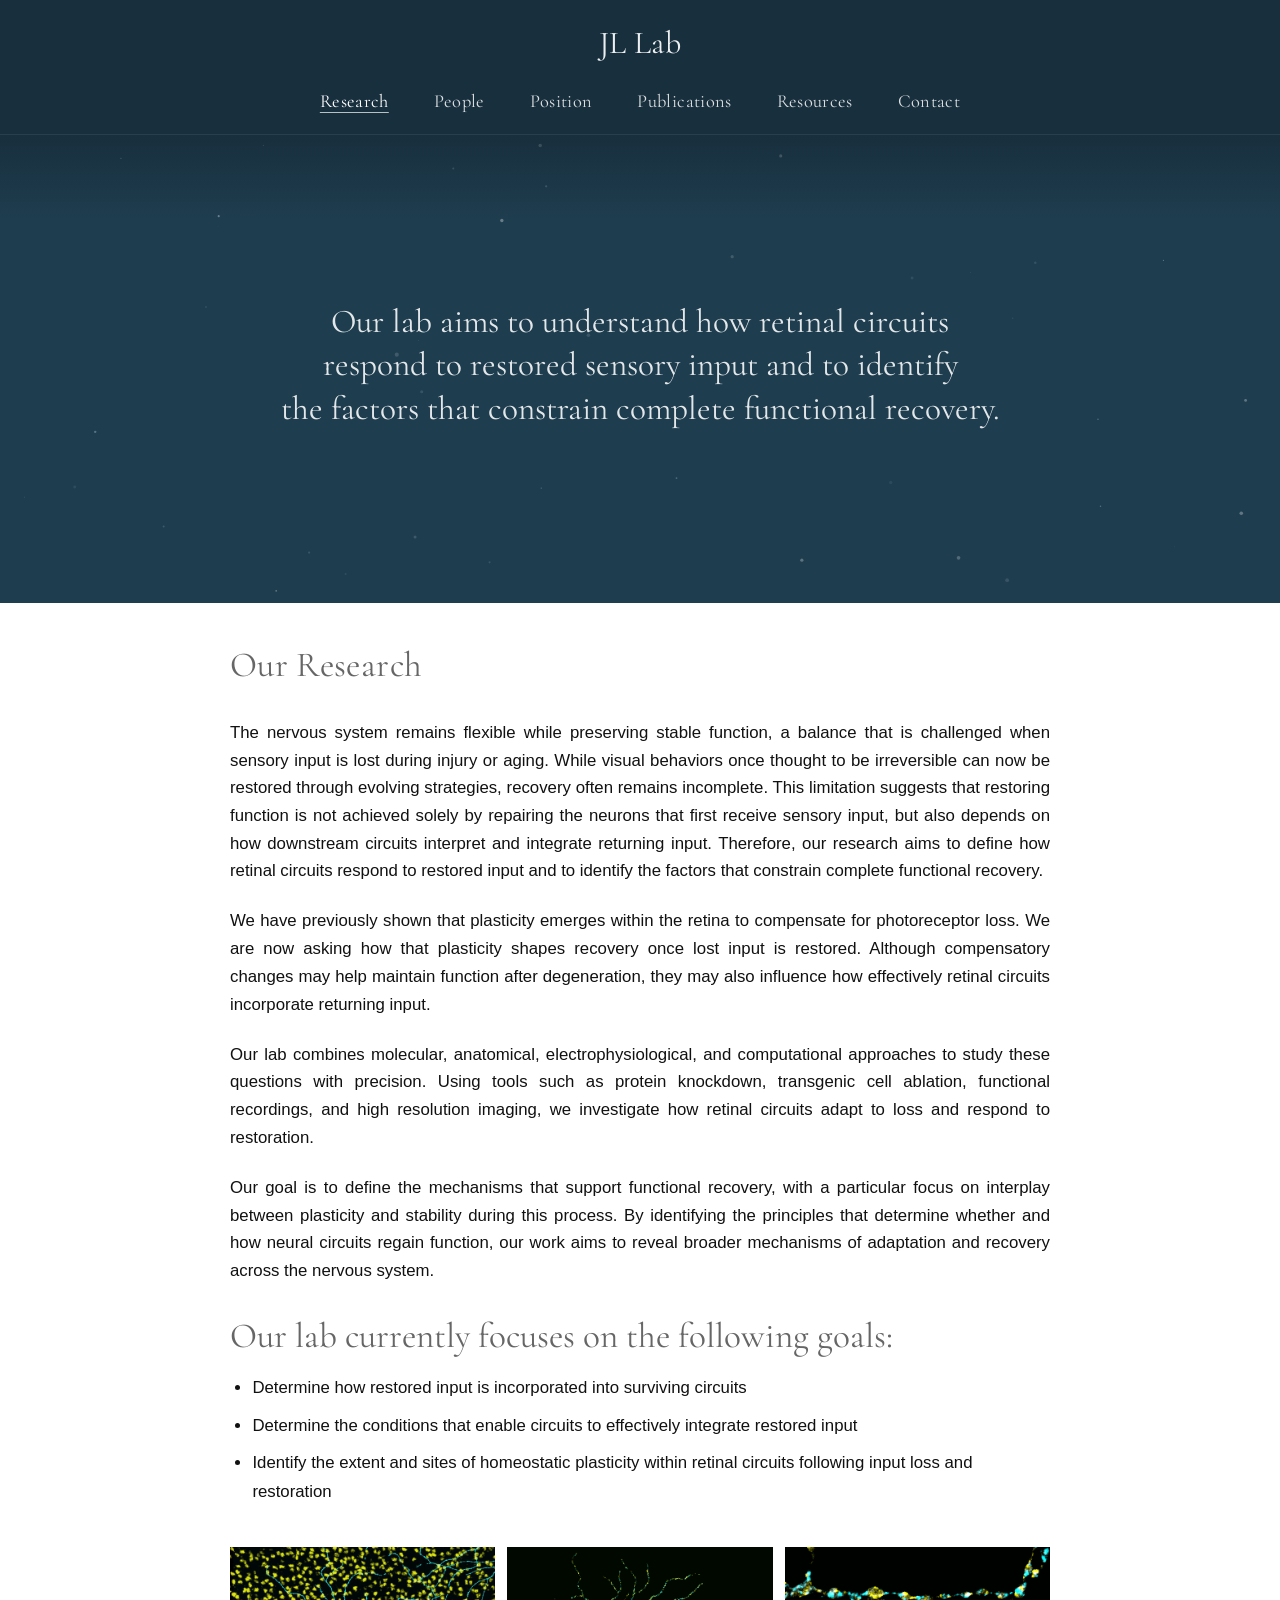
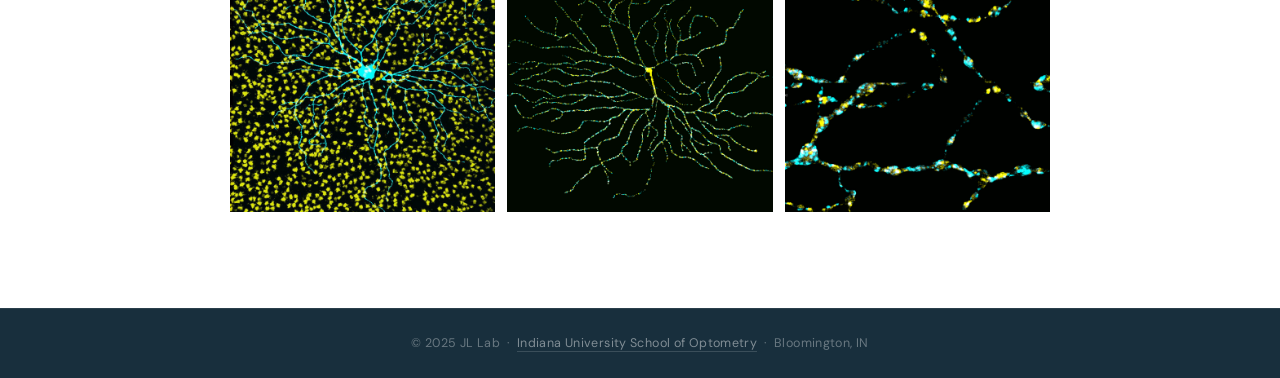
==== index.html @ c762d52c "Add files via upload" ====
<!DOCTYPE html>
<html lang="en">
<head>
  <meta charset="UTF-8" />
  <meta name="viewport" content="width=device-width, initial-scale=1.0" />
  <title>JL Lab — Retinal Physiology · IU School of Optometry</title>
  <link rel="preconnect" href="https://fonts.googleapis.com" />
  <link rel="preconnect" href="https://fonts.gstatic.com" crossorigin />
  <link href="https://fonts.googleapis.com/css2?family=Cormorant+Garamond:wght@400;500;600&family=DM+Sans:wght@300;400;500&display=swap" rel="stylesheet" />
  <link rel="stylesheet" href="css/styles.css" />
</head>
<body class="page-body">

  <script>window.NAV_ACTIVE = 'research';</script>
  <div id="nav-placeholder"></div>
  <script src="js/nav.js"></script>

  <main>
    <!-- DARK HERO -->
    <section class="hero-section">
      <canvas id="particles"></canvas>
      <div class="hero-inner">
        <p class="hero-statement">Our lab aims to understand how retinal circuits<br>respond to restored sensory input and to identify<br>the factors that constrain complete functional recovery.</p>
      </div>
    </section>

    <!-- WHITE RESEARCH SECTION -->
    <section class="home-research">
      <div class="home-research-inner">
        <h2>Our Research</h2>

        <p>The nervous system remains flexible while preserving stable function, a balance that is challenged when sensory input is lost during injury or aging. While visual behaviors once thought to be irreversible can now be restored through evolving strategies, recovery often remains incomplete. This limitation suggests that restoring function is not achieved solely by repairing the neurons that first receive sensory input, but also depends on how downstream circuits interpret and integrate returning input. Therefore, our research aims to define how retinal circuits respond to restored input and to identify the factors that constrain complete functional recovery.</p>

        <p>We have previously shown that plasticity emerges within the retina to compensate for photoreceptor loss. We are now asking how that plasticity shapes recovery once lost input is restored. Although compensatory changes may help maintain function after degeneration, they may also influence how effectively retinal circuits incorporate returning input.</p>

        <p>Our lab combines molecular, anatomical, electrophysiological, and computational approaches to study these questions with precision. Using tools such as protein knockdown, transgenic cell ablation, functional recordings, and high resolution imaging, we investigate how retinal circuits adapt to loss and respond to restoration.</p>

        <p>Our goal is to define the mechanisms that support functional recovery, with a particular focus on interplay between plasticity and stability during this process. By identifying the principles that determine whether and how neural circuits regain function, our work aims to reveal broader mechanisms of adaptation and recovery across the nervous system.</p>

        <p class="goals-heading">Our lab currently focuses on the following goals:</p>
        <ul>
          <li>Determine how restored input is incorporated into surviving circuits</li>
          <li>Determine the conditions that enable circuits to effectively integrate restored input</li>
          <li>Identify the extent and sites of homeostatic plasticity within retinal circuits following input loss and restoration</li>
        </ul>
        <div class="research-images">
          <img src="images/rgc.jpg" alt="Retinal ganglion cell">
          <img src="images/colab.jpg" alt="Colocalization">
          <img src="images/puncta.jpg" alt="Puncta">
        </div>
      </div>
    </section>
  </main>

  <footer>
    <p>© 2025 JL Lab &nbsp;·&nbsp;
      <a href="https://optometry.iu.edu/index.html" target="_blank" rel="noopener">Indiana University School of Optometry</a>
      &nbsp;·&nbsp; Bloomington, IN
    </p>
  </footer>

  <script>
    (function () {
      function setOffset() {
        const nav = document.getElementById('site-nav');
        if (nav) document.body.style.paddingTop = nav.offsetHeight + 'px';
      }
      setOffset();
      window.addEventListener('resize', setOffset);
    })();

    (function () {
      const canvas = document.getElementById('particles');
      const ctx = canvas.getContext('2d');
      let dots = [];

      function resize() {
        canvas.width  = canvas.offsetWidth;
        canvas.height = canvas.offsetHeight;
        initDots();
      }

      function initDots() {
        dots = [];
        const count = Math.floor((canvas.width * canvas.height) / 14000);
        for (let i = 0; i < count; i++) {
          dots.push({
            x: Math.random() * canvas.width,
            y: Math.random() * canvas.height,
            r: Math.random() * 1.8 + 0.3,
            a: Math.random() * 0.3 + 0.05,
            vx: (Math.random() - 0.5) * 0.12,
            vy: (Math.random() - 0.5) * 0.12,
          });
        }
      }

      function draw() {
        ctx.clearRect(0, 0, canvas.width, canvas.height);
        dots.forEach(d => {
          ctx.beginPath();
          ctx.arc(d.x, d.y, d.r, 0, Math.PI * 2);
          ctx.fillStyle = `rgba(255,255,255,${d.a})`;
          ctx.fill();
          d.x += d.vx; d.y += d.vy;
          if (d.x < 0) d.x = canvas.width;
          if (d.x > canvas.width) d.x = 0;
          if (d.y < 0) d.y = canvas.height;
          if (d.y > canvas.height) d.y = 0;
        });
        requestAnimationFrame(draw);
      }

      window.addEventListener('resize', resize);
      resize();
      draw();
    })();
  </script>
</body>
</html>
---- css/styles.css ----
/* ── Reset & Base ── */
*, *::before, *::after { box-sizing: border-box; margin: 0; padding: 0; }

:root {
  --teal:          #1e3d4f;
  --teal-dark:     #182f3d;
  --gold-box:      rgba(160, 148, 100, 0.45);
  --gold-border:   rgba(190, 175, 120, 0.6);
  --text-light:    rgba(255, 255, 255, 0.92);
  --text-dim:      rgba(255, 255, 255, 0.55);
  --text-dark:     #111111;
  --text-body:     #333333;
  --text-muted:    #888888;
  --bg:            #ffffff;
  --border:        #e0e0e0;
  --max-width:     1100px;
  --content-width: 780px;
}

html { scroll-behavior: smooth; }

body {
  font-family: 'EB Garamond', 'Garamond', Georgia, serif;
  color: var(--text-body);
  background: var(--bg);
  line-height: 1.7;
  font-size: 16px;
}

a { color: inherit; text-decoration: none; }

/* ── NAV (dark teal, part of hero) ── */
#site-nav {
  position: fixed; top: 0; left: 0; right: 0; z-index: 200;
  background: var(--teal-dark);
  height: auto;
  display: flex; flex-direction: column; align-items: center;
  padding: 1rem 2rem 0.75rem;
  border-bottom: 1px solid rgba(255,255,255,0.08);
}
.nav-inner {
  width: 100%; max-width: var(--max-width);
  display: flex; flex-direction: column; align-items: center; gap: 0.5rem;
}
.nav-logo {
  display: inline-block;
  font-family: 'Cormorant Garamond', 'Cormorant', Georgia, serif;
  font-size: 2rem; font-weight: 400; letter-spacing: 0.01em;
  color: rgba(255, 255, 255, 0.92);
  text-decoration: none; white-space: nowrap;
  margin-bottom: 0.2rem;
}
.nav-links {
  display: flex; gap: 0; list-style: none; flex-wrap: wrap; justify-content: center;
}
.nav-links li a {
  display: block; padding: 0.25rem 1.4rem;
  color: rgba(255, 255, 255, 0.85);
  font-family: 'Cormorant Garamond', 'Cormorant', Georgia, serif;
  font-size: 1.15rem; font-weight: 400; letter-spacing: 0.02em;
  text-decoration: none;
  border-bottom: 1px solid transparent;
  transition: color 0.15s;
}
.nav-links li a:hover { color: #fff; text-decoration: none; }
.nav-links li a.active {
  color: #fff;
  border-bottom-color: transparent;
  text-decoration: underline;
  text-decoration-color: rgba(255,255,255,0.7);
  text-decoration-thickness: 1px;
  text-underline-offset: 5px;
}

/* Hamburger */
.hamburger {
  display: none; flex-direction: column; gap: 5px;
  cursor: pointer; padding: 4px; position: absolute; right: 1.5rem; top: 1.1rem;
}
.hamburger span {
  display: block; width: 22px; height: 1.5px;
  background: rgba(255,255,255,0.7); border-radius: 1px; transition: 0.3s;
}

/* Mobile nav */
@media (max-width: 640px) {
  .nav-links {
    display: none; flex-direction: column; align-items: center; gap: 0;
    padding: 0.5rem 0;
  }
  .nav-links.open { display: flex; }
  .nav-links li a { padding: 0.5rem 1rem; }
  .hamburger { display: flex; }
}

/* ── PAGE WRAPPER ── */
.page-body { min-height: 100vh; display: flex; flex-direction: column; }
main { flex: 1; }

/* ── NAV HEIGHT OFFSET — calculated dynamically via JS ── */
/* fallback: ~80px for the two-line nav */
.page-body { padding-top: 80px; }

/* ── HERO — dark teal, full remaining viewport ── */
.hero-section {
  position: relative; overflow: hidden;
  background: var(--teal);
  background-image: linear-gradient(
    to bottom,
    var(--teal-dark) 0%,
    var(--teal) 18%
  );
  /* roughly half the viewport so white section is visible on load */
  height: 52vh;
  min-height: 320px;
  display: flex; align-items: center;
  padding: 2rem 2.5rem 2.5rem;
}
canvas#particles {
  position: absolute; inset: 0; width: 100%; height: 100%;
  pointer-events: none;
}
.hero-inner {
  position: relative; z-index: 2;
  max-width: 1000px; margin: 0 auto; width: 100%; text-align: center;
}
.hero-statement {
  font-family: 'Cormorant Garamond', 'Cormorant', Georgia, serif;
  font-size: clamp(1.3rem, 2.6vw, 2.4rem);
  font-weight: 400; font-style: normal;
  color: rgba(255, 255, 255, 0.88);
  line-height: 1.3; letter-spacing: 0em;
  max-width: 1000px; text-align: center;
}

/* ── HOME RESEARCH SECTION (white, below hero) ── */
.home-research {
  background: #fff;
  padding: 2rem 3.5rem 6rem;
}
.home-research-inner {
  max-width: 820px;
  margin: 0 auto;
}
.home-research h2 {
  font-family: 'Cormorant Garamond', 'Cormorant', Georgia, serif;
  font-size: 2.2rem; font-weight: 400;
  color: #666; margin-bottom: 1.5rem;
  letter-spacing: 0.01em;
}
.home-research p {
  /* Original: font-family: 'Cormorant Garamond', 'Cormorant', Georgia, serif; font-size: 1.45rem; font-weight: 400; */
  font-family: 'Helvetica Neue', Helvetica, Arial, sans-serif;
  font-size: 1.05rem; font-weight: 300;
  color: #111; line-height: 1.65;
  margin-bottom: 1.4rem;
  text-align: justify;
}
.home-research .goals-heading {
  font-family: 'Cormorant Garamond', 'Cormorant', Georgia, serif;
  font-weight: 400; color: #666; margin-bottom: 0.5rem; font-size: 2.2rem;
}
.home-research ul {
  margin: 0.5rem 0 1.4rem 1.4rem;
}
.home-research ul li {
  /* Original: font-family: 'Cormorant Garamond', 'Cormorant', Georgia, serif; font-size: 1.4rem; font-weight: 400; */
  font-family: 'Helvetica Neue', Helvetica, Arial, sans-serif;
  font-size: 1.05rem; font-weight: 300;
  color: #111; line-height: 1.75; margin-bottom: 0.5rem;
}

.research-images {
  display: grid;
  grid-template-columns: repeat(3, 1fr);
  gap: 0.75rem;
  margin-top: 2.5rem;
}
.research-images img {
  width: 100%; height: 100%;
  object-fit: cover; display: block;
}

/* ── CONTENT PAGES ── */
.content-page { padding: 100px 2.5rem 80px; }
.content-inner { max-width: var(--content-width); margin: 0 auto; }
.content-inner h1 {
  font-size: 1.8rem; font-weight: 400;
  color: #888; margin-bottom: 0.4rem; letter-spacing: -0.01em;
  font-family: 'Cormorant Garamond', 'Cormorant', Georgia, serif;
}
.page-divider {
  width: 32px; height: 1px; background: var(--text-muted);
  margin: 1rem 0 2.5rem;
}

/* ── RESEARCH PAGE ── */
.research-body p {
  margin-bottom: 1.5rem; color: var(--text-body);
  font-size: 1.05rem; font-weight: 400; line-height: 1.85;
}
.research-goals { margin: 0.5rem 0 0 1.2rem; }
.research-goals li {
  margin-bottom: 0.65rem; font-size: 1rem;
  color: var(--text-body); line-height: 1.7;
}
.goals-heading { font-weight: 600; color: var(--text-dark); margin-bottom: 0.5rem; font-size: 1rem; }

/* ── PEOPLE PAGE ── */
.people-section { margin-bottom: 3rem; }
.people-section h2 {
  font-size: 0.78rem; font-weight: 400; color: var(--text-muted);
  font-family: 'DM Sans', sans-serif;
  text-transform: uppercase; letter-spacing: 0.1em;
  border-bottom: 1px solid var(--border); padding-bottom: 0.6rem;
  margin-bottom: 2rem;
}
.person-card { display: flex; align-items: flex-start; gap: 2rem; }
.person-initials {
  width: 200px; height: 200px; border-radius: 0; flex-shrink: 0;
  background: #ddd; display: flex; align-items: center; justify-content: center;
  font-size: 1.8rem; font-weight: 400; color: #777;
  font-family: 'Cormorant Garamond', Georgia, serif;
}
.person-photo { width: 200px; height: 200px; border-radius: 0; flex-shrink: 0; overflow: hidden; background: #ddd; }
.person-photo img { width: 100%; height: 100%; object-fit: cover; object-position: center 20%; }
.person-info h3 { font-size: 1.5rem; font-weight: 400; color: var(--text-dark); margin-bottom: 0.2rem; font-family: 'Cormorant Garamond', 'Cormorant', Georgia, serif; }
.person-info .title { font-size: 1.1rem; color: var(--text-muted); margin-bottom: 0.75rem; font-family: 'Cormorant Garamond', 'Cormorant', Georgia, serif; font-weight: 400; }
.person-info .contact-line { font-size: 0.95rem; color: var(--text-muted); margin-bottom: 0.2rem; font-family: 'Helvetica Neue', Helvetica, Arial, sans-serif; font-weight: 300; }
.person-info .contact-line a { color: var(--text-body); border-bottom: 1px solid var(--border); }
.person-info .contact-line a:hover { border-color: var(--text-dark); text-decoration: none; }
.person-info .links-line { margin-top: 0.65rem; font-size: 0.95rem; color: var(--text-muted); font-family: 'Helvetica Neue', Helvetica, Arial, sans-serif; font-weight: 300; }
.person-info .links-line a { color: var(--text-body); border-bottom: 1px solid var(--border); padding-bottom: 1px; }
.person-info .links-line a:hover { border-color: var(--text-dark); text-decoration: none; }

@media (max-width: 480px) { .person-card { flex-direction: column; } }

/* ── PLACEHOLDER PAGES ── */
.placeholder-page { align-items: flex-start; justify-content: flex-start; }
.placeholder-page p { color: var(--text-muted); font-size: 0.95rem; font-family: 'DM Sans', sans-serif; }
.position-body {
  font-family: 'Helvetica Neue', Helvetica, Arial, sans-serif;
  font-size: 1.05rem; font-weight: 300;
  color: var(--teal-dark); line-height: 1.65;
}

/* ── PUBLICATIONS PAGE ── */
.pub-list {
  list-style: none;
  padding-left: 0;
}
.pub-list li {
  font-family: 'Helvetica Neue', Helvetica, Arial, sans-serif;
  font-size: 1.05rem; font-weight: 300;
  color: var(--teal-dark); line-height: 1.45;
  margin-bottom: 1.2rem; text-align: justify;
}
.pub-list em { font-style: italic; }
.pmid-link {
  font-size: inherit; font-weight: 400;
  color: #4a90c8;
  text-decoration: underline;
  white-space: nowrap;
}
.pmid-link:hover { color: #2a6fa8; text-decoration: underline; }

/* ── CONTACT PAGE ── */
.contact-block { margin-bottom: 2.5rem; }
.contact-subheading {
  font-family: 'Cormorant Garamond', 'Cormorant', Georgia, serif;
  font-size: 1.8rem; font-weight: 400;
  color: #888; margin-bottom: 0.5rem;
}
.contact-detail {
  font-family: 'Helvetica Neue', Helvetica, Arial, sans-serif;
  font-size: 1.05rem; font-weight: 300;
  color: var(--teal-dark); line-height: 1.4;
}

/* ── FOOTER ── */
footer {
  background: var(--teal-dark);
  border-top: 1px solid rgba(255,255,255,0.08);
  padding: 1.5rem 2.5rem; text-align: center;
  color: rgba(255,255,255,0.35);
  font-size: 0.78rem; letter-spacing: 0.03em;
  font-family: 'DM Sans', sans-serif;
}
footer a { color: rgba(255,255,255,0.45); border-bottom: 1px solid rgba(255,255,255,0.15); }
footer a:hover { color: rgba(255,255,255,0.8); text-decoration: none; }
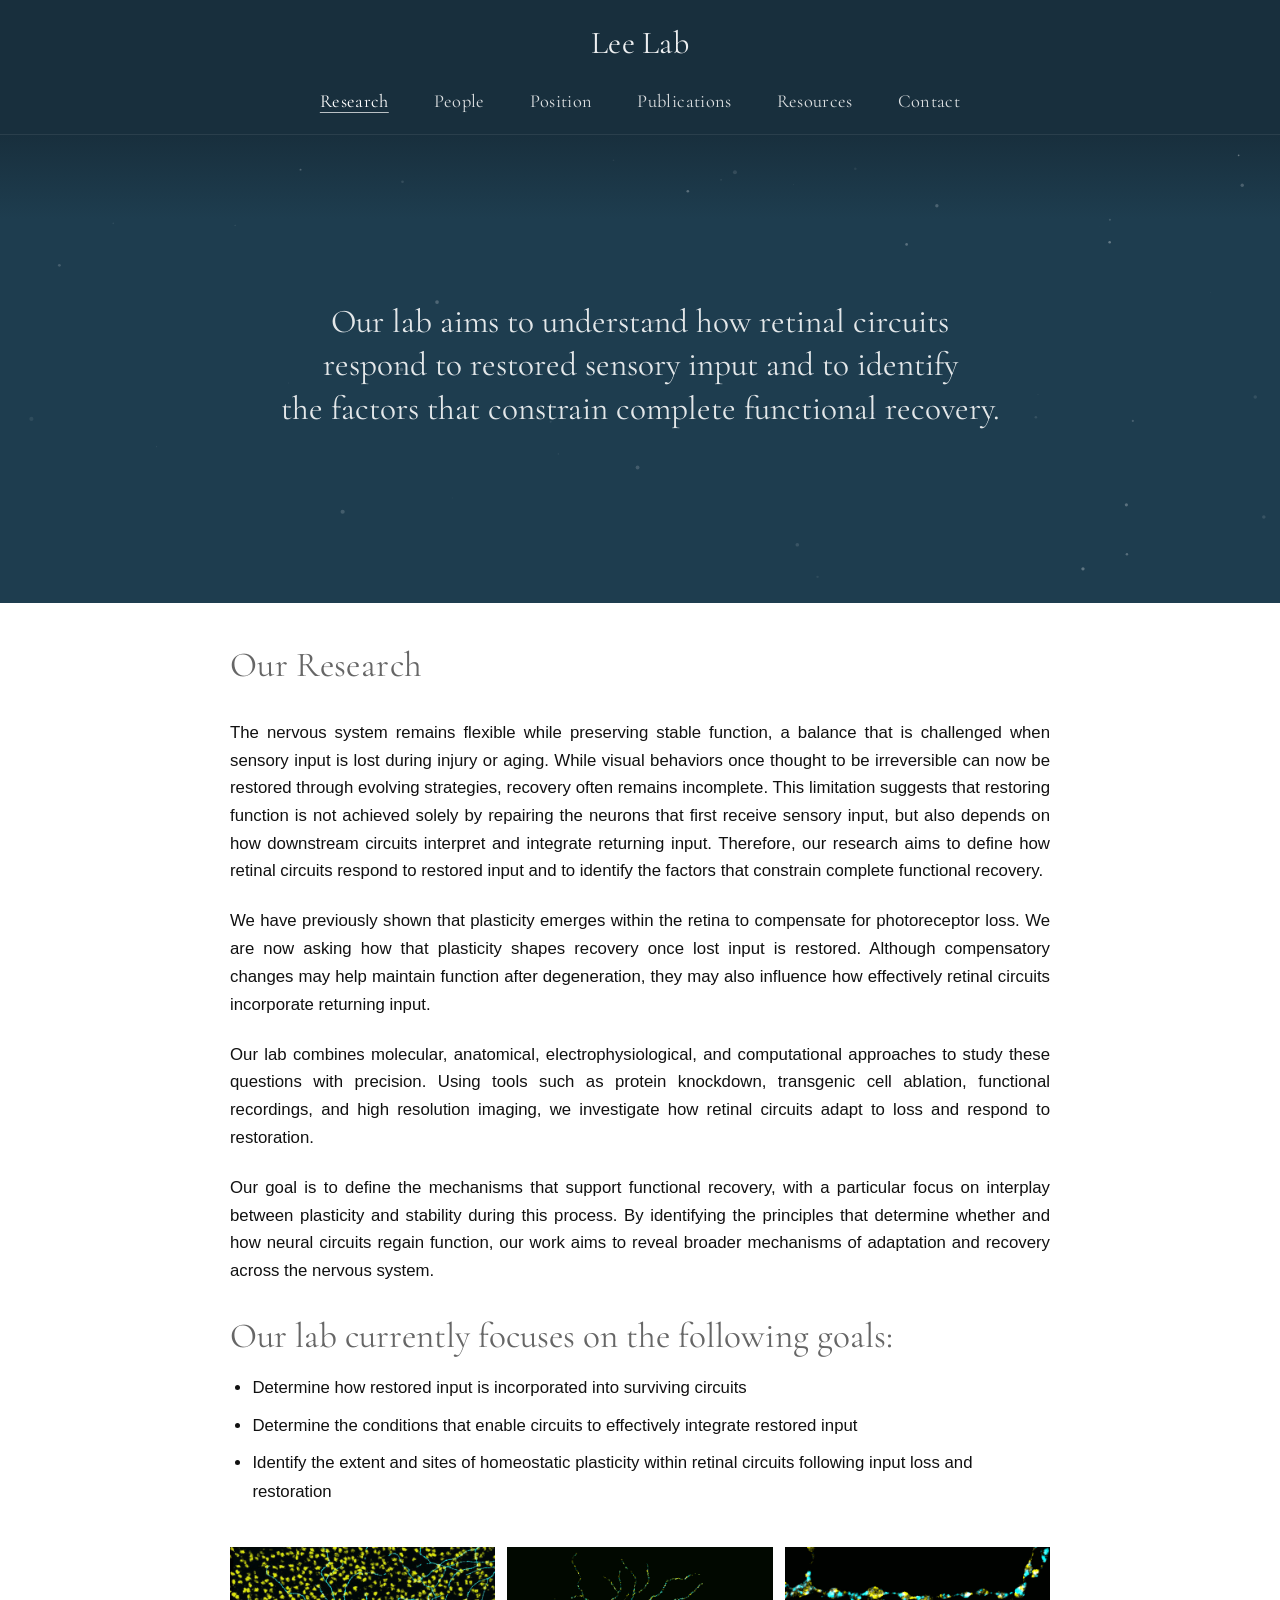
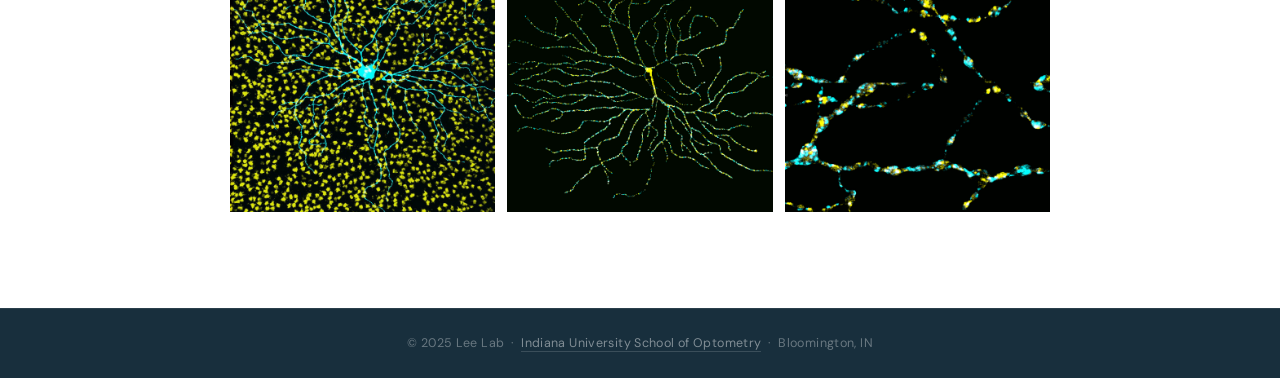
==== commit c58ef9e9: "Add files via upload" ====
--- a/index.html
+++ b/index.html
@@ -3,7 +3,7 @@
 <head>
   <meta charset="UTF-8" />
   <meta name="viewport" content="width=device-width, initial-scale=1.0" />
-  <title>JL Lab — Retinal Physiology · IU School of Optometry</title>
+  <title>Lee Lab — Retinal Physiology · IU School of Optometry</title>
   <link rel="preconnect" href="https://fonts.googleapis.com" />
   <link rel="preconnect" href="https://fonts.gstatic.com" crossorigin />
   <link href="https://fonts.googleapis.com/css2?family=Cormorant+Garamond:wght@400;500;600&family=DM+Sans:wght@300;400;500&display=swap" rel="stylesheet" />
@@ -53,7 +53,7 @@
   </main>
 
   <footer>
-    <p>© 2025 JL Lab &nbsp;·&nbsp;
+    <p>© 2025 Lee Lab &nbsp;·&nbsp;
       <a href="https://optometry.iu.edu/index.html" target="_blank" rel="noopener">Indiana University School of Optometry</a>
       &nbsp;·&nbsp; Bloomington, IN
     </p>
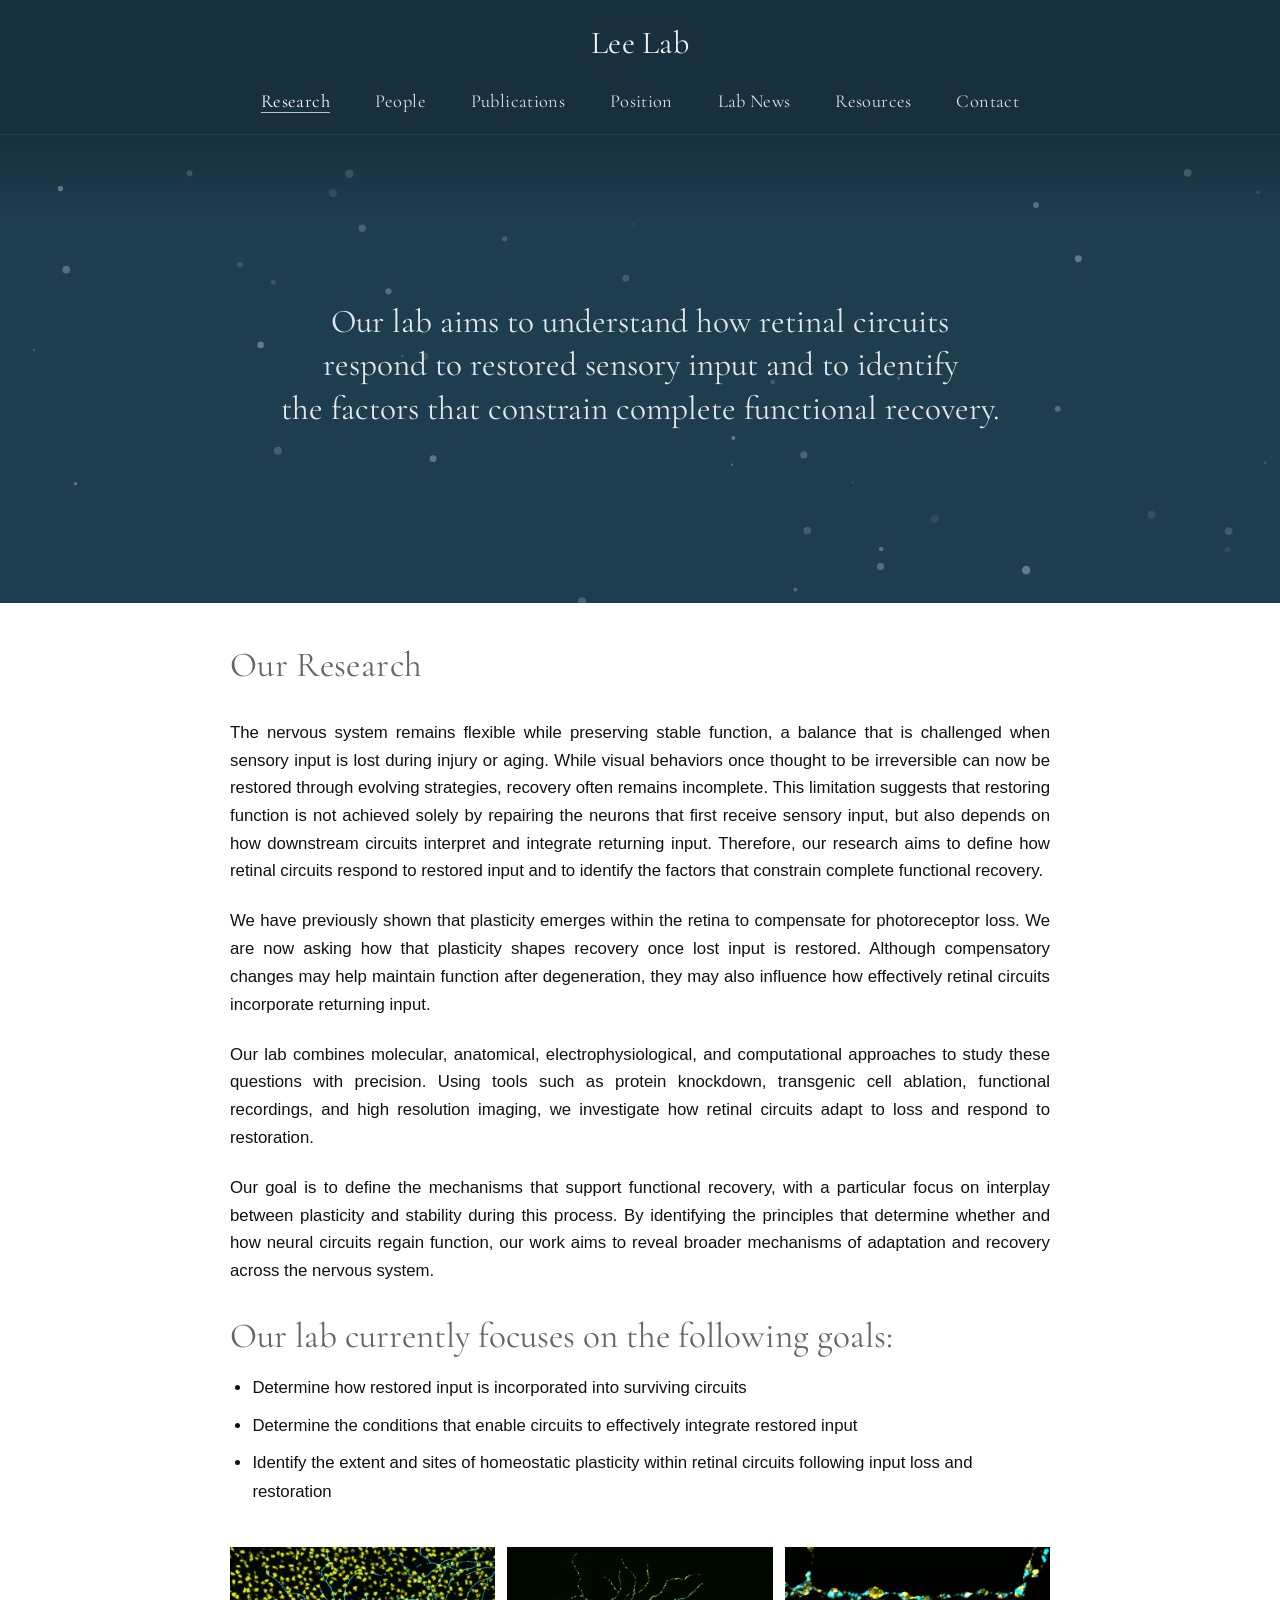
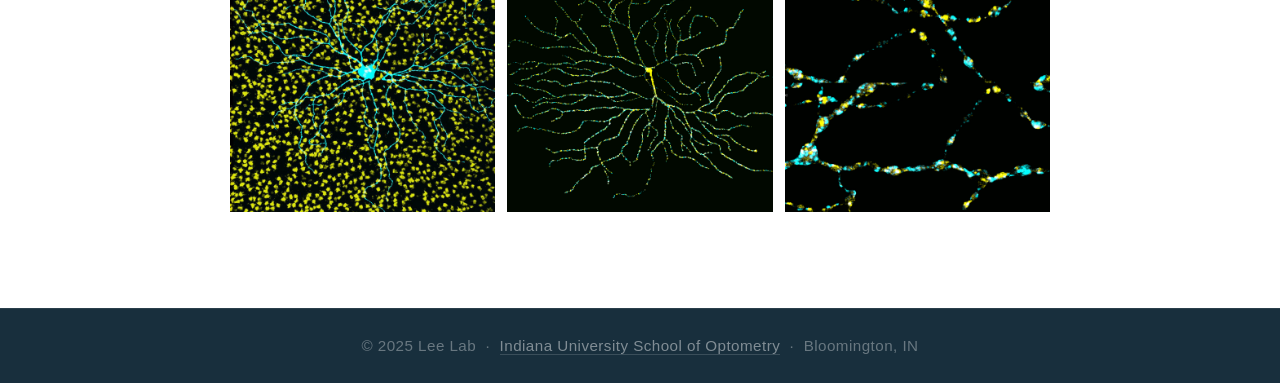
==== commit e453e3fc: "Add files via upload" ====
--- a/index.html
+++ b/index.html
@@ -87,10 +87,10 @@
           dots.push({
             x: Math.random() * canvas.width,
             y: Math.random() * canvas.height,
-            r: Math.random() * 1.8 + 0.3,
+            r: Math.random() * 3.5 + 1.0,
             a: Math.random() * 0.3 + 0.05,
-            vx: (Math.random() - 0.5) * 0.12,
-            vy: (Math.random() - 0.5) * 0.12,
+            vx: (Math.random() - 0.5) * 0.35,
+            vy: (Math.random() - 0.5) * 0.35,
           });
         }
       }
--- a/css/styles.css
+++ b/css/styles.css
@@ -215,7 +215,7 @@
   border-bottom: 1px solid var(--border); padding-bottom: 0.6rem;
   margin-bottom: 2rem;
 }
-.person-card { display: flex; align-items: flex-start; gap: 2rem; }
+.person-card { display: flex; align-items: center; gap: 2rem; }
 .person-initials {
   width: 200px; height: 200px; border-radius: 0; flex-shrink: 0;
   background: #ddd; display: flex; align-items: center; justify-content: center;
@@ -230,7 +230,7 @@
 .person-info .contact-line a { color: var(--text-body); border-bottom: 1px solid var(--border); }
 .person-info .contact-line a:hover { border-color: var(--text-dark); text-decoration: none; }
 .person-info .links-line { margin-top: 0.65rem; font-size: 0.95rem; color: var(--text-muted); font-family: 'Helvetica Neue', Helvetica, Arial, sans-serif; font-weight: 300; }
-.person-info .links-line a { color: var(--text-body); border-bottom: 1px solid var(--border); padding-bottom: 1px; }
+.person-info .links-line a { color: #4a90c8; border-bottom: 1px solid rgba(74,144,200,0.3); padding-bottom: 1px; }
 .person-info .links-line a:hover { border-color: var(--text-dark); text-decoration: none; }
 
 @media (max-width: 480px) { .person-card { flex-direction: column; } }
@@ -283,8 +283,8 @@
   border-top: 1px solid rgba(255,255,255,0.08);
   padding: 1.5rem 2.5rem; text-align: center;
   color: rgba(255,255,255,0.35);
-  font-size: 0.78rem; letter-spacing: 0.03em;
-  font-family: 'DM Sans', sans-serif;
+  font-size: 0.95rem; letter-spacing: 0.03em;
+  font-family: 'Helvetica Neue', Helvetica, Arial, sans-serif;
 }
 footer a { color: rgba(255,255,255,0.45); border-bottom: 1px solid rgba(255,255,255,0.15); }
 footer a:hover { color: rgba(255,255,255,0.8); text-decoration: none; }
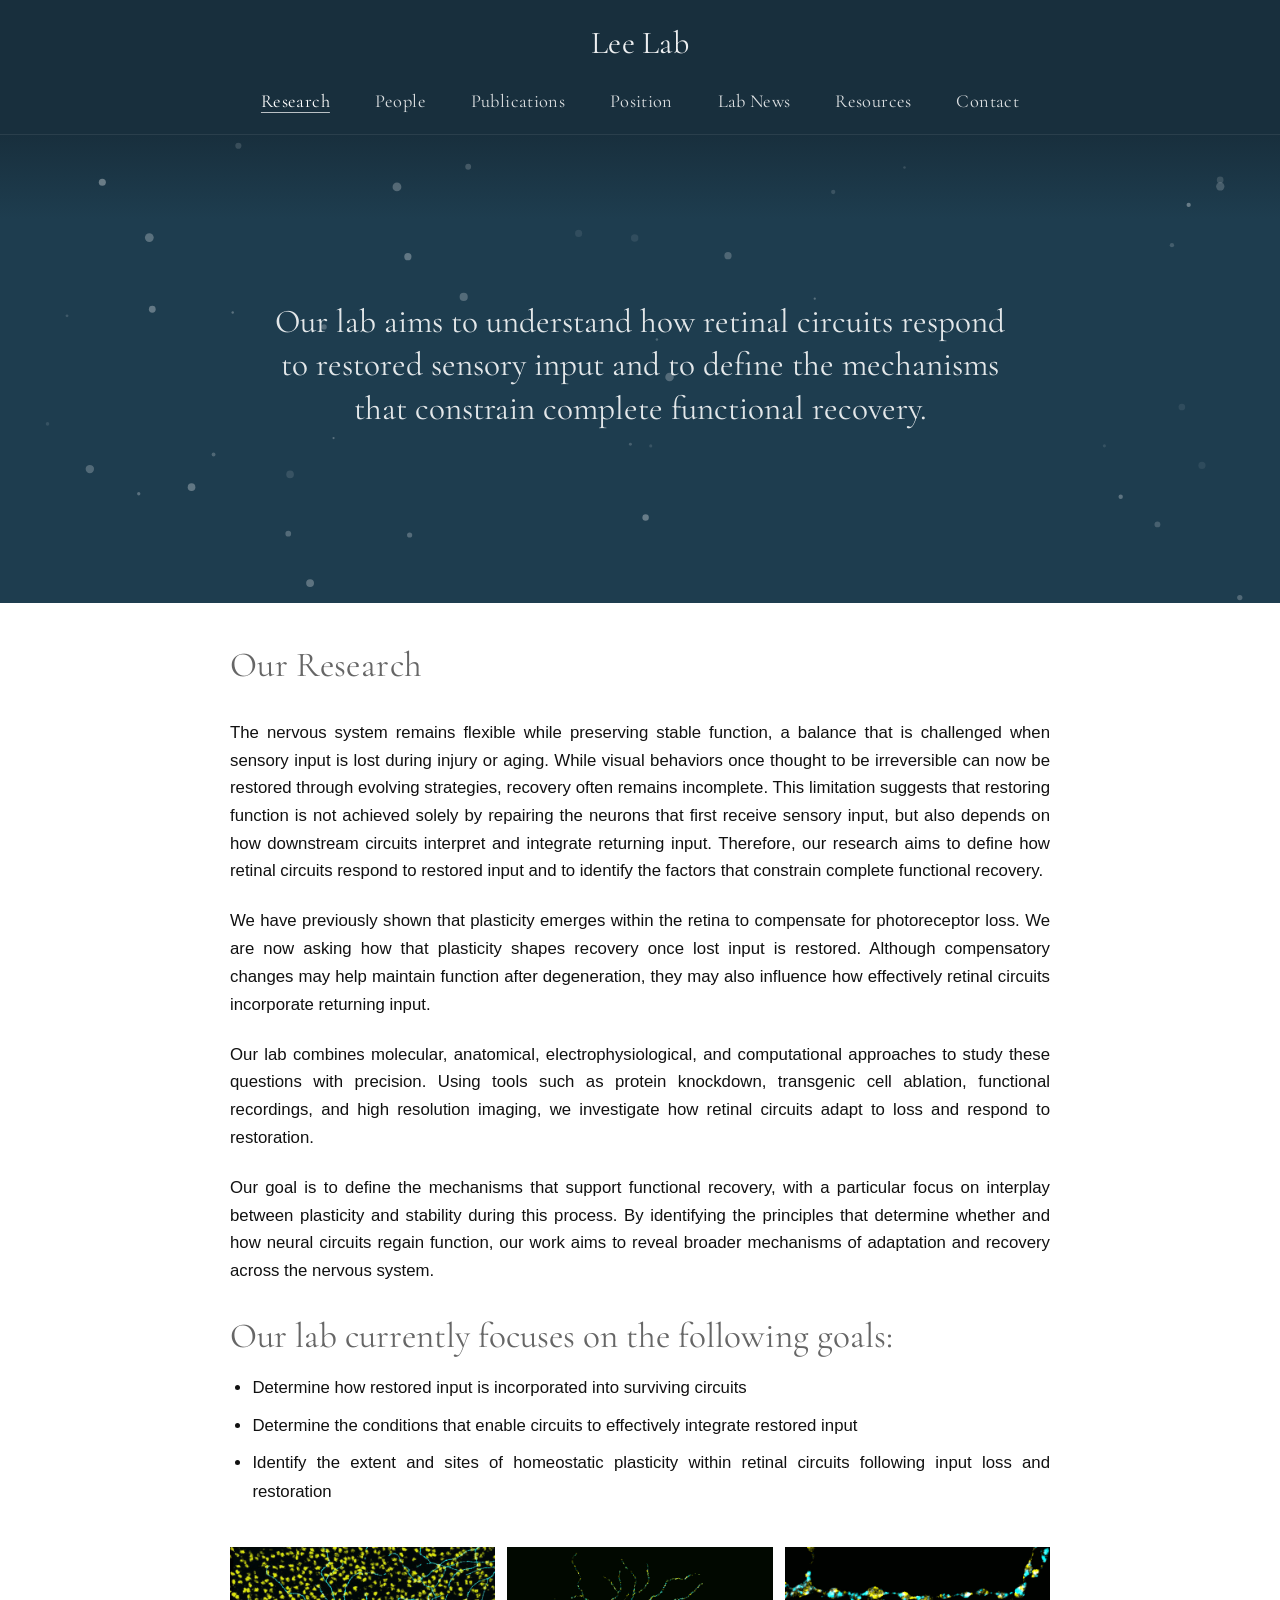
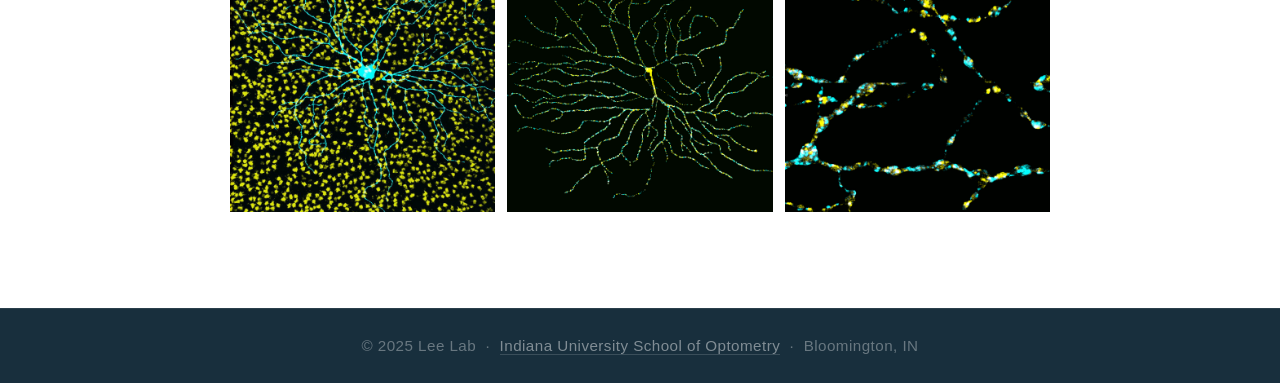
==== commit d70e93b0: "Add files via upload" ====
--- a/index.html
+++ b/index.html
@@ -20,7 +20,7 @@
     <section class="hero-section">
       <canvas id="particles"></canvas>
       <div class="hero-inner">
-        <p class="hero-statement">Our lab aims to understand how retinal circuits<br>respond to restored sensory input and to identify<br>the factors that constrain complete functional recovery.</p>
+        <p class="hero-statement">Our lab aims to understand how retinal circuits respond<br>to restored sensory input and to define the mechanisms<br>that constrain complete functional recovery.</p>
       </div>
     </section>
 
--- a/css/styles.css
+++ b/css/styles.css
@@ -126,7 +126,7 @@
 }
 .hero-statement {
   font-family: 'Cormorant Garamond', 'Cormorant', Georgia, serif;
-  font-size: clamp(1.3rem, 2.6vw, 2.4rem);
+  font-size: clamp(1.6rem, 2.6vw, 2.4rem);
   font-weight: 400; font-style: normal;
   color: rgba(255, 255, 255, 0.88);
   line-height: 1.3; letter-spacing: 0em;
@@ -167,7 +167,7 @@
   /* Original: font-family: 'Cormorant Garamond', 'Cormorant', Georgia, serif; font-size: 1.4rem; font-weight: 400; */
   font-family: 'Helvetica Neue', Helvetica, Arial, sans-serif;
   font-size: 1.05rem; font-weight: 300;
-  color: #111; line-height: 1.75; margin-bottom: 0.5rem;
+  color: #111; line-height: 1.75; margin-bottom: 0.5rem; text-align: justify;
 }
 
 .research-images {
@@ -235,6 +235,12 @@
 
 @media (max-width: 480px) { .person-card { flex-direction: column; } }
 
+@media (max-width: 640px) {
+  .home-research .goals-heading { text-align: left; }
+  .home-research p { text-align: left; }
+  .home-research ul li { text-align: left; }
+}
+
 /* ── PLACEHOLDER PAGES ── */
 .placeholder-page { align-items: flex-start; justify-content: flex-start; }
 .placeholder-page p { color: var(--text-muted); font-size: 0.95rem; font-family: 'DM Sans', sans-serif; }
